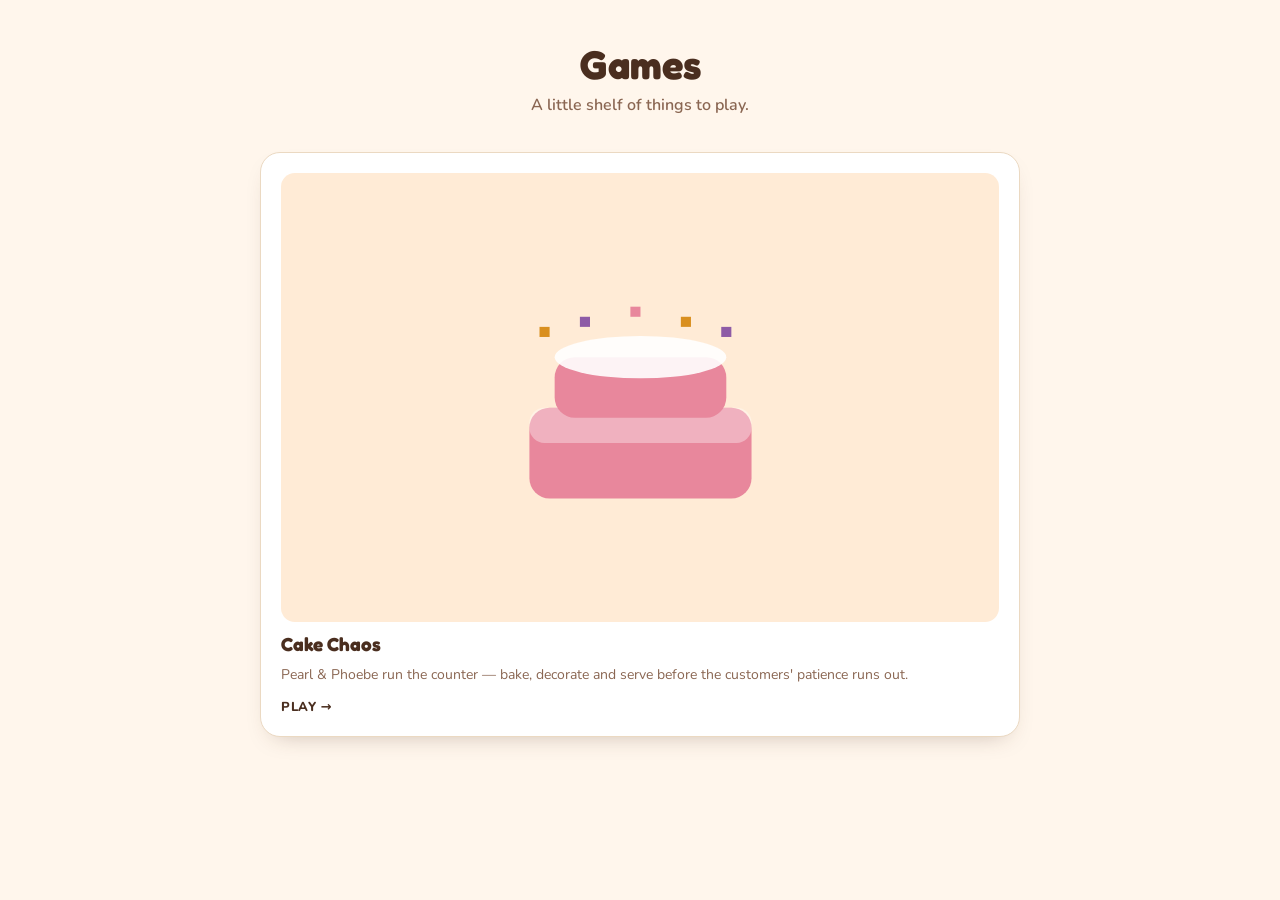
==== index.html @ 10ba929d "Add games landing page with Cake Chaos card" ====
<!doctype html>
<html lang="en">
<head>
<meta charset="utf-8">
<meta name="viewport" content="width=device-width, initial-scale=1">
<title>Games</title>
<link rel="preconnect" href="https://fonts.googleapis.com">
<link rel="preconnect" href="https://fonts.gstatic.com" crossorigin>
<link href="https://fonts.googleapis.com/css2?family=Fredoka:wght@600;700&family=Nunito:wght@500;600;700;800&display=swap" rel="stylesheet">
<style>
  :root{
    --bg:#FFF6EC;
    --surface:#FFFFFF;
    --surface-2:#FFEBD6;
    --text:#4A2E1F;
    --text-muted:#8A6652;
    --border:#EBD9C2;
    --shadow: 0 10px 24px -14px rgba(74,46,31,0.35);
    color-scheme: light;
  }
  @media (prefers-color-scheme: dark){
    :root{
      --bg:#221510;
      --surface:#32221A;
      --surface-2:#3C291E;
      --text:#F5E6D8;
      --text-muted:#C9A98C;
      --border:#4A382C;
      --shadow: 0 10px 26px -12px rgba(0,0,0,0.55);
      color-scheme: dark;
    }
  }
  *{box-sizing:border-box;}
  body{
    margin:0;
    background:var(--bg);
    color:var(--text);
    font-family:'Nunito',system-ui,sans-serif;
    padding:40px 16px 60px;
  }
  h1{
    font-family:'Fredoka',system-ui,sans-serif;
    font-weight:700;
    font-size:clamp(28px,5vw,40px);
    text-align:center;
    margin:0 0 6px;
  }
  p.tagline{
    text-align:center;
    color:var(--text-muted);
    margin:0 0 36px;
    font-weight:600;
  }
  .shelf{
    max-width:760px;
    margin:0 auto;
    display:grid;
    grid-template-columns:repeat(auto-fit, minmax(220px,1fr));
    gap:18px;
  }
  .card{
    display:flex;
    flex-direction:column;
    gap:10px;
    background:var(--surface);
    border:1px solid var(--border);
    border-radius:20px;
    padding:20px;
    text-decoration:none;
    color:inherit;
    box-shadow:var(--shadow);
    transition:transform .12s ease;
  }
  .card:hover, .card:focus-visible{ transform:translateY(-3px); }
  .card:focus-visible{ outline:2px solid var(--text); outline-offset:3px; }
  .card .thumb{
    width:100%;
    aspect-ratio:16/10;
    border-radius:14px;
    background:var(--surface-2);
    display:flex;
    align-items:center;
    justify-content:center;
    overflow:hidden;
  }
  .card .thumb svg{ width:72%; height:72%; }
  .card h2{
    font-family:'Fredoka',system-ui,sans-serif;
    font-size:19px;
    margin:0;
  }
  .card p{
    margin:0;
    font-size:14px;
    color:var(--text-muted);
    line-height:1.4;
  }
  .card .play{
    margin-top:4px;
    font-weight:800;
    font-size:13px;
    text-transform:uppercase;
    letter-spacing:.04em;
    color:var(--text);
  }
  .card .play::after{ content:" →"; }

  @media (prefers-reduced-motion: reduce){
    *{ transition-duration:0.001ms !important; }
  }
</style>
</head>
<body>
  <h1>Games</h1>
  <p class="tagline">A little shelf of things to play.</p>

  <div class="shelf">
    <a class="card" href="/cake-chaos/">
      <div class="thumb">
        <svg viewBox="0 0 64 64" aria-hidden="true">
          <rect x="10" y="34" width="44" height="18" rx="4" fill="#E8879C"/>
          <rect x="10" y="34" width="44" height="7" rx="3" fill="rgba(255,255,255,0.35)"/>
          <rect x="15" y="24" width="34" height="12" rx="4" fill="#E8879C"/>
          <ellipse cx="32" cy="24" rx="17" ry="4.2" fill="#fff" opacity="0.9"/>
          <rect x="12" y="18" width="2" height="2" fill="#D98F1F"/>
          <rect x="20" y="16" width="2" height="2" fill="#8E5BA6"/>
          <rect x="30" y="14" width="2" height="2" fill="#E8879C"/>
          <rect x="40" y="16" width="2" height="2" fill="#D98F1F"/>
          <rect x="48" y="18" width="2" height="2" fill="#8E5BA6"/>
        </svg>
      </div>
      <h2>Cake Chaos</h2>
      <p>Pearl &amp; Phoebe run the counter — bake, decorate and serve before the customers' patience runs out.</p>
      <span class="play">Play</span>
    </a>
  </div>
</body>
</html>
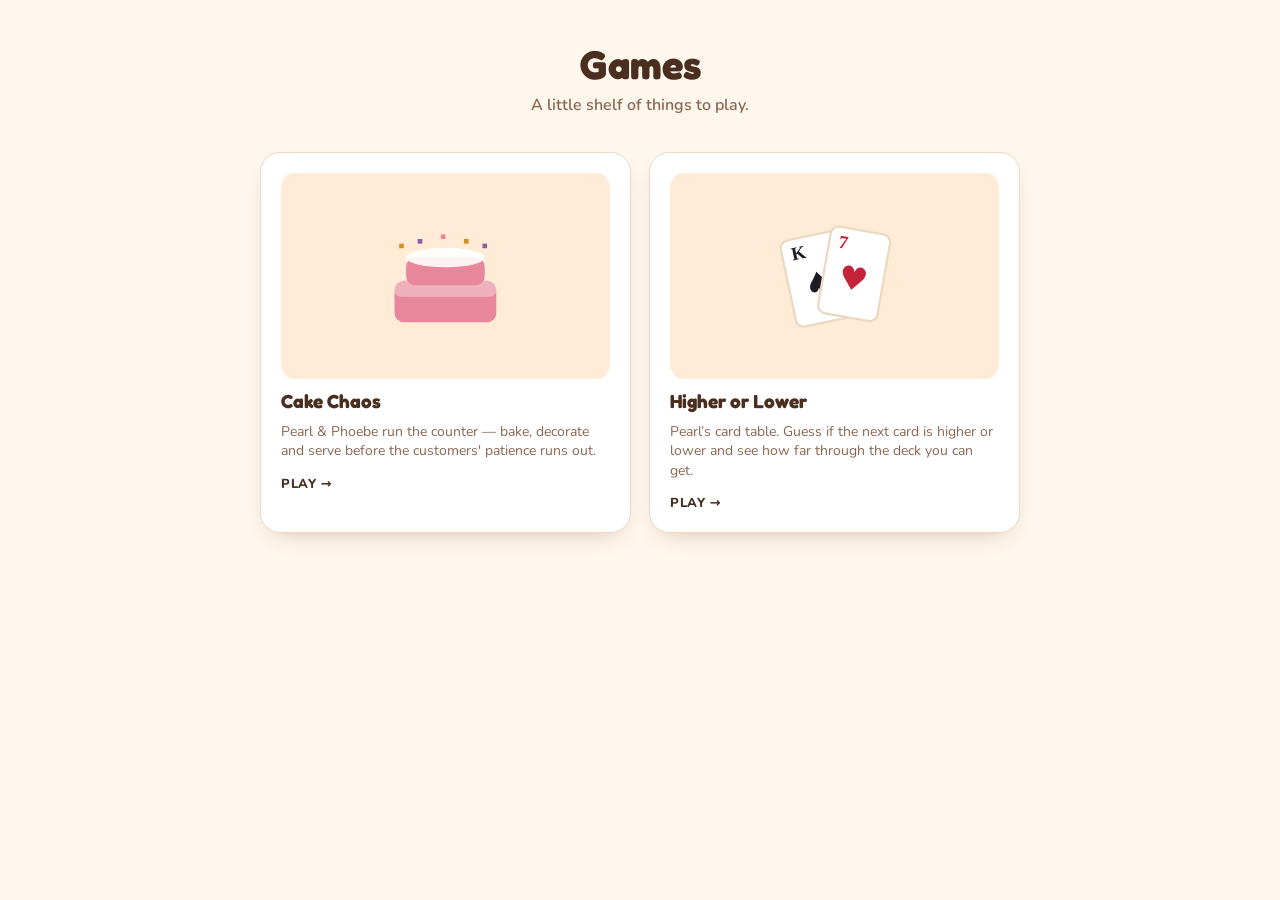
==== commit c5da7425: "Add Higher or Lower, Pearl's card game, with its own leaderboard Guess whether the next card is high" ====
--- a/index.html
+++ b/index.html
@@ -133,6 +133,25 @@
       <p>Pearl &amp; Phoebe run the counter — bake, decorate and serve before the customers' patience runs out.</p>
       <span class="play">Play</span>
     </a>
+    <a class="card" href="/higher-lower/">
+      <div class="thumb">
+        <svg viewBox="0 0 64 64" aria-hidden="true">
+          <g transform="rotate(-12 26 34)">
+            <rect x="12" y="14" width="26" height="38" rx="3.5" fill="#fff" stroke="#EBD9C2"/>
+            <text x="16" y="23" font-family="Georgia,serif" font-weight="700" font-size="8" fill="#1D1B24">K</text>
+            <text x="25" y="40" font-size="14" text-anchor="middle" fill="#1D1B24">&#9824;&#xFE0E;</text>
+          </g>
+          <g transform="rotate(10 40 34)">
+            <rect x="27" y="12" width="26" height="38" rx="3.5" fill="#fff" stroke="#EBD9C2"/>
+            <text x="31" y="21" font-family="Georgia,serif" font-weight="700" font-size="8" fill="#C42339">7</text>
+            <text x="40" y="38" font-size="14" text-anchor="middle" fill="#C42339">&#9829;&#xFE0E;</text>
+          </g>
+        </svg>
+      </div>
+      <h2>Higher or Lower</h2>
+      <p>Pearl&rsquo;s card table. Guess if the next card is higher or lower and see how far through the deck you can get.</p>
+      <span class="play">Play</span>
+    </a>
   </div>
 </body>
 </html>
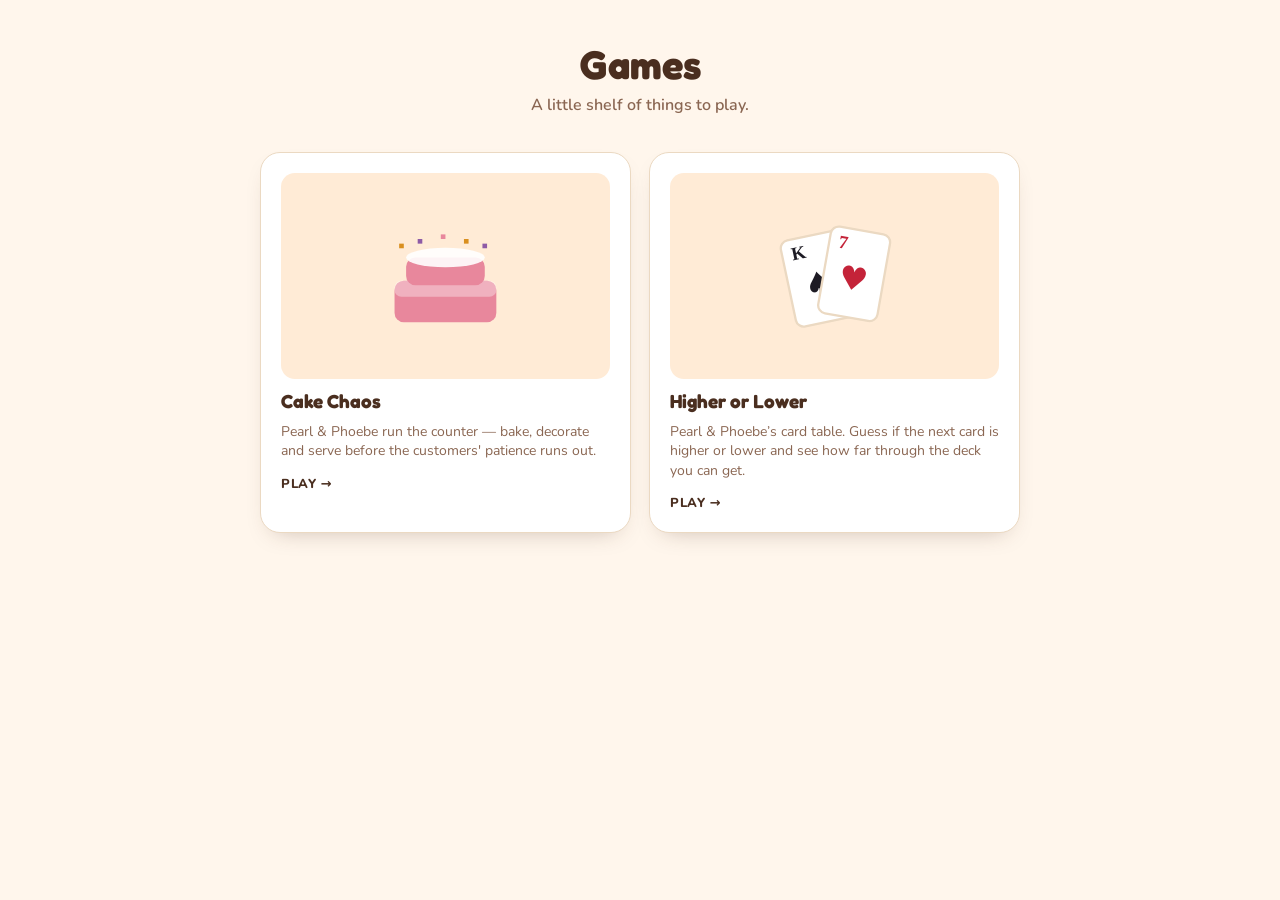
==== commit 9d45b468: "Higher or Lower is Pearl & Phoebe's card table Co-Authored-By: Claude Opus 5.5 <noreply@anthropic.co" ====
--- a/index.html
+++ b/index.html
@@ -149,7 +149,7 @@
         </svg>
       </div>
       <h2>Higher or Lower</h2>
-      <p>Pearl&rsquo;s card table. Guess if the next card is higher or lower and see how far through the deck you can get.</p>
+      <p>Pearl &amp; Phoebe&rsquo;s card table. Guess if the next card is higher or lower and see how far through the deck you can get.</p>
       <span class="play">Play</span>
     </a>
   </div>
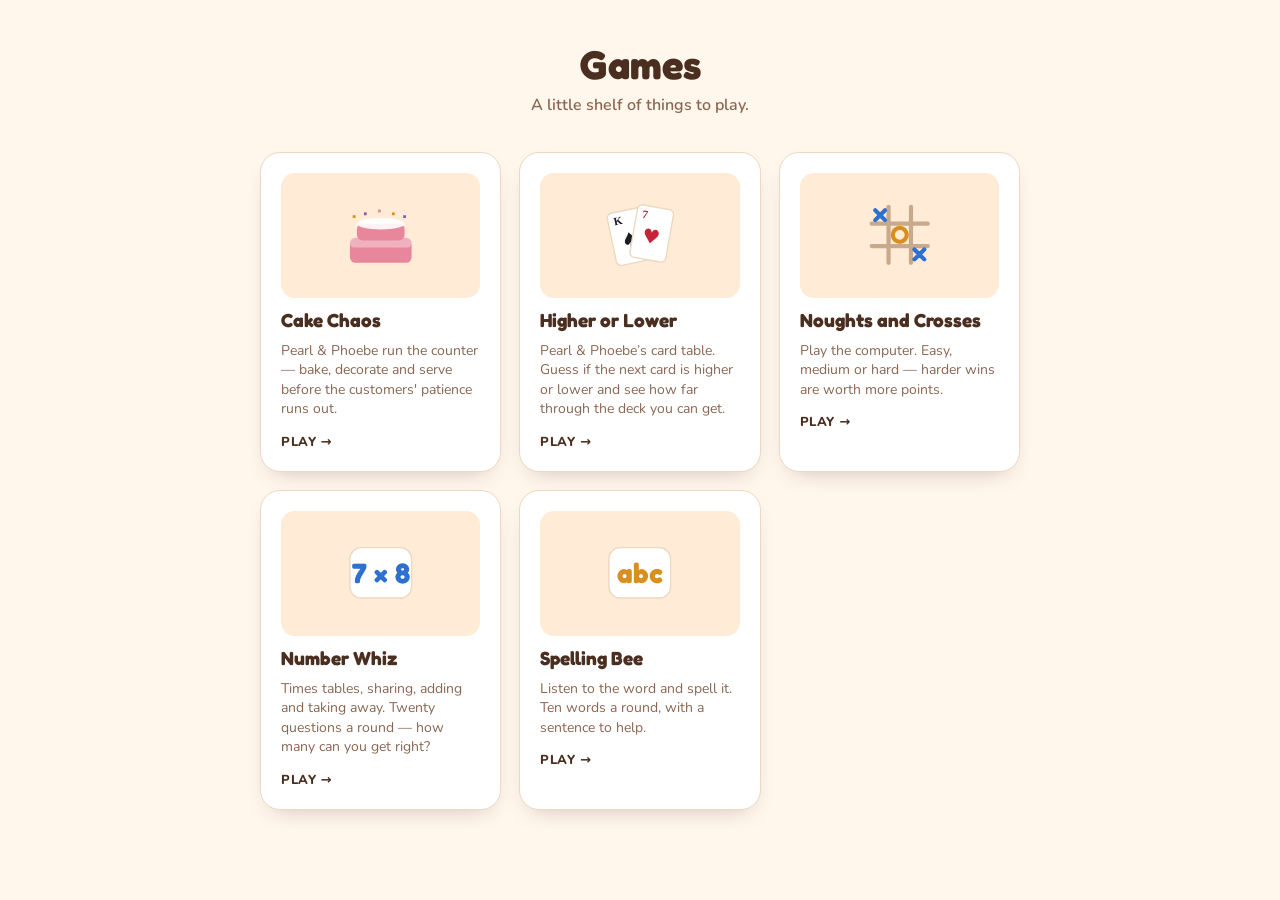
==== commit 43b828e1: "Add Noughts and Crosses, Number Whiz (times tables and sums) and Spelling Bee, with a shared leaderb" ====
--- a/index.html
+++ b/index.html
@@ -152,6 +152,41 @@
       <p>Pearl &amp; Phoebe&rsquo;s card table. Guess if the next card is higher or lower and see how far through the deck you can get.</p>
       <span class="play">Play</span>
     </a>
+    <a class="card" href="/noughts-and-crosses/">
+      <div class="thumb">
+        <svg viewBox="0 0 64 64" aria-hidden="true" fill="none" stroke-linecap="round" stroke-width="3">
+          <path d="M24 12v40M40 12v40M12 24h40M12 40h40" stroke="#C9A98C"/>
+          <path d="M14.5 14.5l7 7m0-7l-7 7" stroke="#2F6FD0"/>
+          <circle cx="32" cy="32" r="5" stroke="#D98F1F"/>
+          <path d="M42.5 42.5l7 7m0-7l-7 7" stroke="#2F6FD0"/>
+        </svg>
+      </div>
+      <h2>Noughts and Crosses</h2>
+      <p>Play the computer. Easy, medium or hard &mdash; harder wins are worth more points.</p>
+      <span class="play">Play</span>
+    </a>
+    <a class="card" href="/times-tables/">
+      <div class="thumb">
+        <svg viewBox="0 0 64 64" aria-hidden="true">
+          <rect x="10" y="14" width="44" height="36" rx="8" fill="#fff" stroke="#EBD9C2"/>
+          <text x="32" y="39" font-family="Fredoka,Arial,sans-serif" font-weight="700" font-size="20" text-anchor="middle" fill="#2F6FD0">7 &#215; 8</text>
+        </svg>
+      </div>
+      <h2>Number Whiz</h2>
+      <p>Times tables, sharing, adding and taking away. Twenty questions a round &mdash; how many can you get right?</p>
+      <span class="play">Play</span>
+    </a>
+    <a class="card" href="/spelling/">
+      <div class="thumb">
+        <svg viewBox="0 0 64 64" aria-hidden="true">
+          <rect x="10" y="14" width="44" height="36" rx="8" fill="#fff" stroke="#EBD9C2"/>
+          <text x="32" y="39" font-family="Fredoka,Arial,sans-serif" font-weight="700" font-size="20" text-anchor="middle" fill="#D98F1F">abc</text>
+        </svg>
+      </div>
+      <h2>Spelling Bee</h2>
+      <p>Listen to the word and spell it. Ten words a round, with a sentence to help.</p>
+      <span class="play">Play</span>
+    </a>
   </div>
 </body>
 </html>
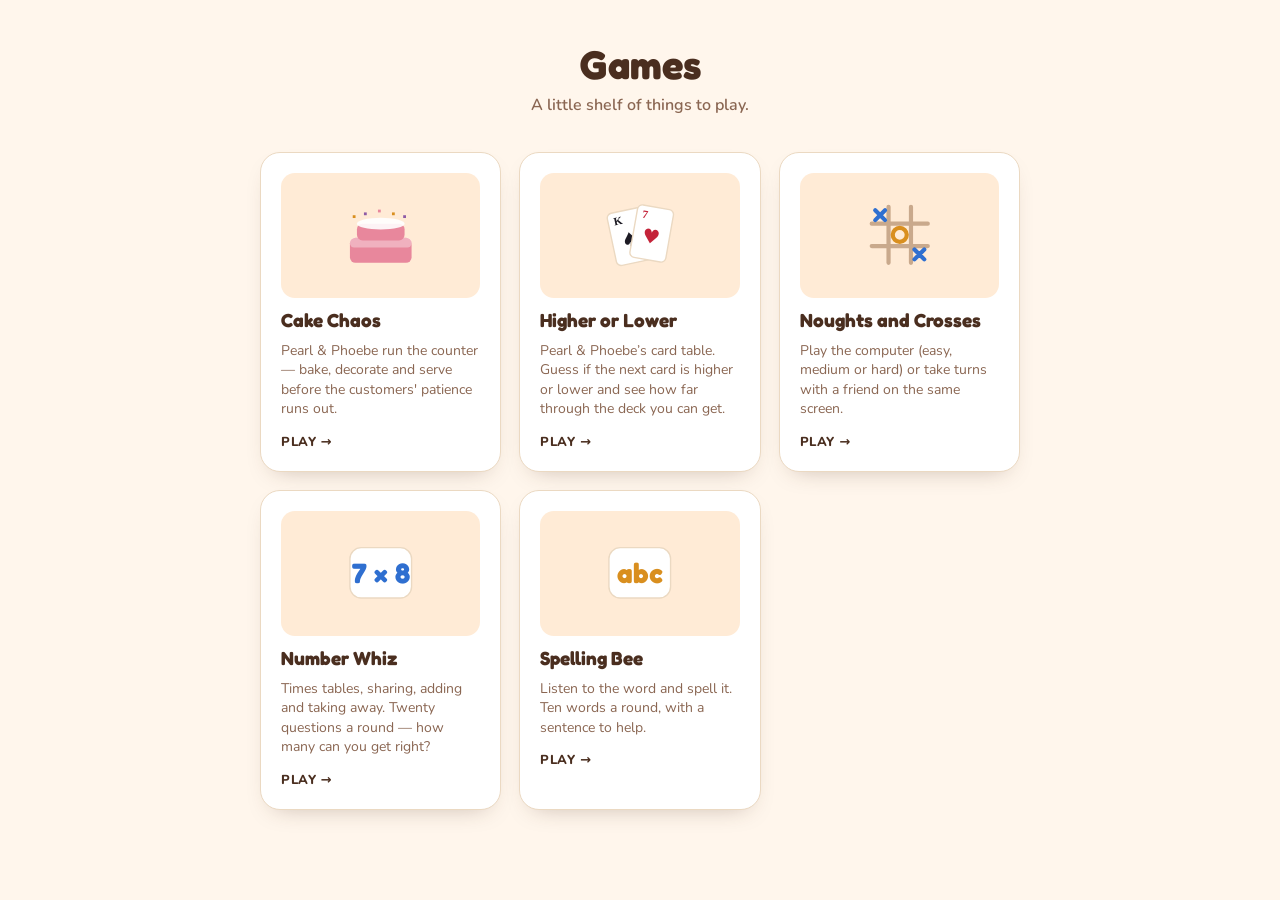
==== commit 2bd887e7: "Noughts and Crosses: two-player mode on one screen Co-Authored-By: Claude Sonnet 5.5 <noreply@anthro" ====
--- a/index.html
+++ b/index.html
@@ -162,7 +162,7 @@
         </svg>
       </div>
       <h2>Noughts and Crosses</h2>
-      <p>Play the computer. Easy, medium or hard &mdash; harder wins are worth more points.</p>
+      <p>Play the computer (easy, medium or hard) or take turns with a friend on the same screen.</p>
       <span class="play">Play</span>
     </a>
     <a class="card" href="/times-tables/">
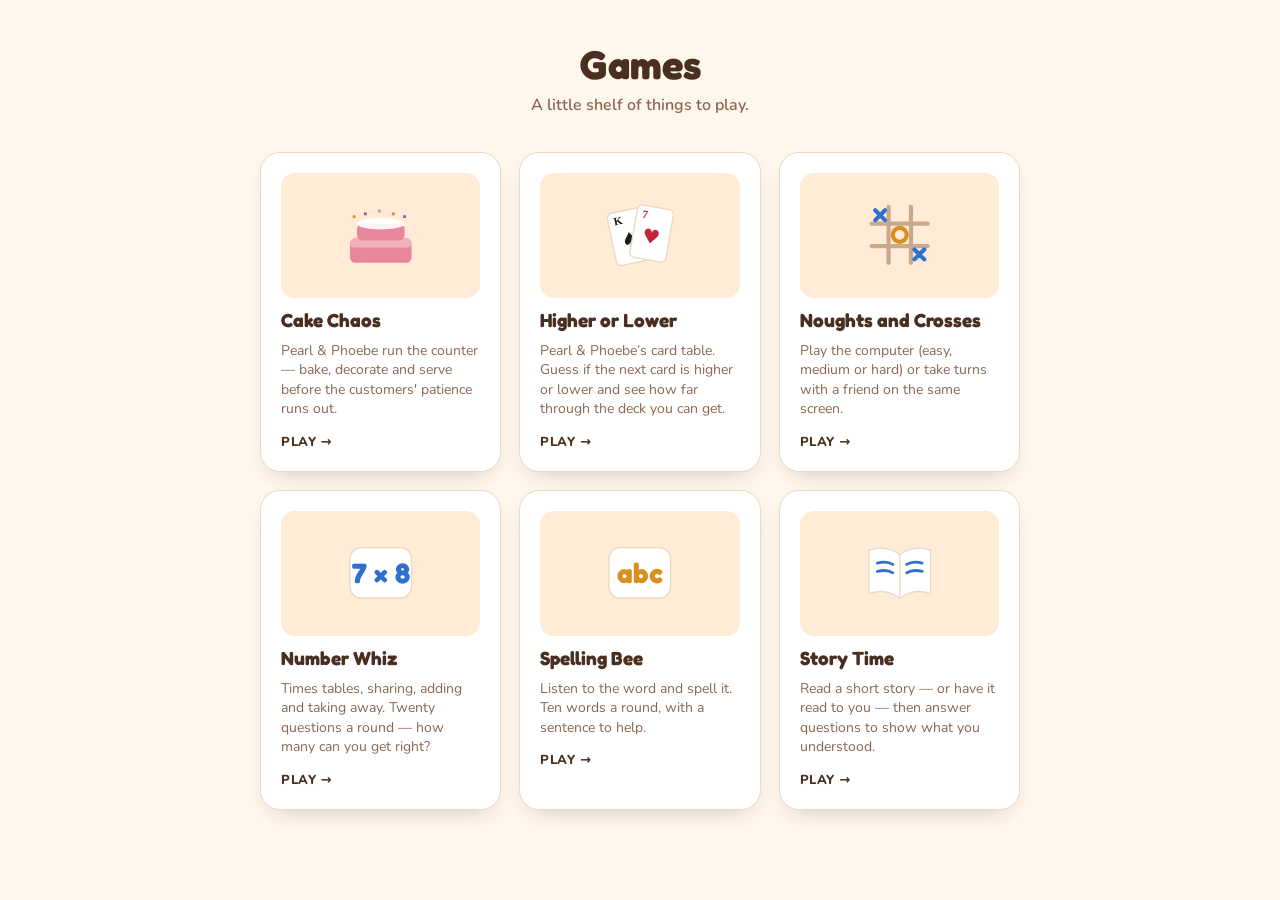
==== commit c5ef1ac5: "Add Story Time: reading comprehension with ten short stories Co-Authored-By: Claude Sonnet 5.5 <nore" ====
--- a/index.html
+++ b/index.html
@@ -187,6 +187,18 @@
       <p>Listen to the word and spell it. Ten words a round, with a sentence to help.</p>
       <span class="play">Play</span>
     </a>
+    <a class="card" href="/story-time/">
+      <div class="thumb">
+        <svg viewBox="0 0 64 64" aria-hidden="true">
+          <path d="M10 16c8-3 15-2 22 3 7-5 14-6 22-3v31c-8-3-15-2-22 3-7-5-14-6-22-3z" fill="#fff" stroke="#EBD9C2"/>
+          <path d="M32 19v31" stroke="#EBD9C2"/>
+          <path d="M16 25c4-1 8-1 11 1M16 31c4-1 8-1 11 1M37 26c3-2 7-2 11-1M37 32c3-2 7-2 11-1" stroke="#2F6FD0" stroke-width="2" fill="none" stroke-linecap="round"/>
+        </svg>
+      </div>
+      <h2>Story Time</h2>
+      <p>Read a short story &mdash; or have it read to you &mdash; then answer questions to show what you understood.</p>
+      <span class="play">Play</span>
+    </a>
   </div>
 </body>
 </html>
